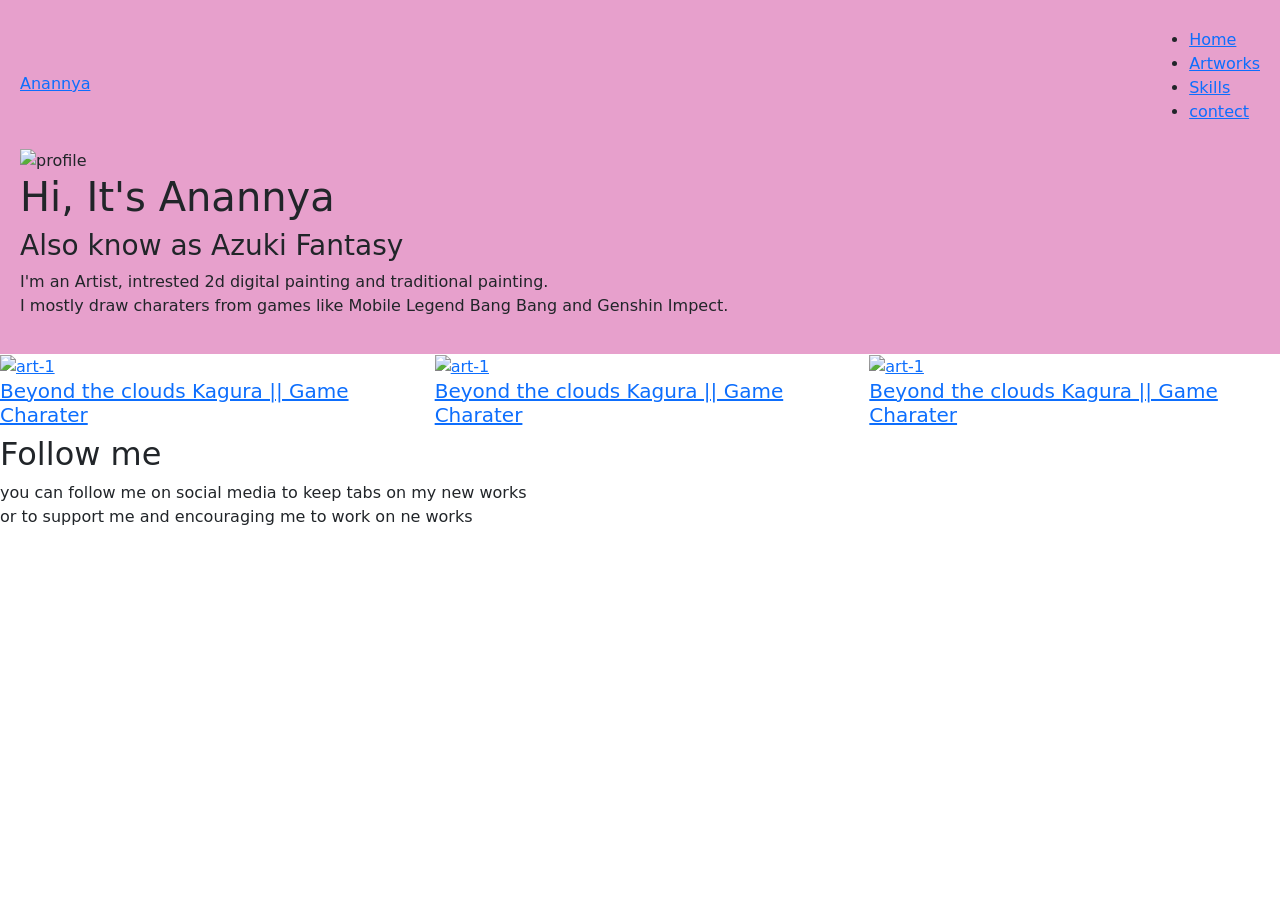
==== index.html @ a6e5f3b3 "initial commit" ====
<!DOCTYPE html>
<html lang="en">
<head>
    <meta charset="UTF-8">
    <meta name="viewport" content="width=device-width, initial-scale=1.0">
    <title>Home</title>
    <link href="https://cdn.jsdelivr.net/npm/bootstrap@5.3.8/dist/css/bootstrap.min.css" rel="stylesheet" integrity="sha384-sRIl4kxILFvY47J16cr9ZwB07vP4J8+LH7qKQnuqkuIAvNWLzeN8tE5YBujZqJLB" crossorigin="anonymous">
    <link rel="stylesheet" href="style.css">
</head>
<body>
    <header>
        <div class="home-section-1">
        <!-- navbar -->
            <div class="navbar">
                <div class="logo"><a href="index.html">Anannya</a></div>
                <ul class="links">
                    <li><a href="index.html" class="active">Home</a></li>
                    <li><a href="artworks.html">Artworks</a></li>
                    <li><a href="skills.html" >Skills</a></li>
                    <li><a href="contect.html">contect</a></li>
                </ul>
            </div>
            <!-- Home section starts -->
        
            <div class="profile">
                <img src="" alt="profile">
            </div>
            <div>
                <h1 class="text-1">Hi, It's Anannya</h1>
                <h3 class="text-2">Also know as Azuki Fantasy</h3>
                <p class="text">I'm an Artist, intrested 2d digital painting and traditional painting.
                <br> I mostly draw charaters from games like Mobile Legend Bang Bang and Genshin Impect.
                </p>
            </div>
        </div>
    </header>



        <!-- Arts works showcase -->
    <div>
        <div class="row">
            <!-- single artshow -->
            <div class="col-lg-4 col-md-6">
                <div class="artshow-img">
                    <a href="artwork1.html">
                       <img src="" alt="art-1">
                    </a>
                </div>
                <div class="artshow-title">
                    <a href="artwork1.html"><h5 class="art-title">Beyond the clouds Kagura || Game Charater</h5></a>
                </div>
            </div>
             <!-- single artshow -->
            <div class="col-lg-4 col-md-6">
                <div class="artshow-img">
                    <a href="artwork1.html">
                       <img src="" alt="art-1">
                    </a>
                </div>
                <div class="artshow-title">
                    <a href="artwork1.html"><h5 class="art-title">Beyond the clouds Kagura || Game Charater</h5></a>
                </div>
            </div>
             <!-- single artshow -->
            <div class="col-lg-4 col-md-6">
                <div class="artshow-img">
                    <a href="artwork1.html">
                       <img src="" alt="art-1">
                    </a>
                </div>
                <div class="artshow-title">
                    <a href="artwork1.html"><h5 class="art-title">Beyond the clouds Kagura || Game Charater</h5></a>
                </div>
            </div>

        </div>
    </div>
    <footer>
        <div class="footer">
            <h2>Follow me</h2>
            <p>you can follow me on social media to keep tabs on my new works
                <br> or to support me and encouraging me to work on ne works
            </p>

        </div>
    </footer>
</body>
</html>
---- style.css ----
*{
    margin: 0;
    padding: 0;
}

.navbar{
    border: 1rem
    border-color: black;
    border-width: 1rem;
   
    
}

.home-section-1{
    padding: 20px;
    background-color: #e7a0cc ;
}
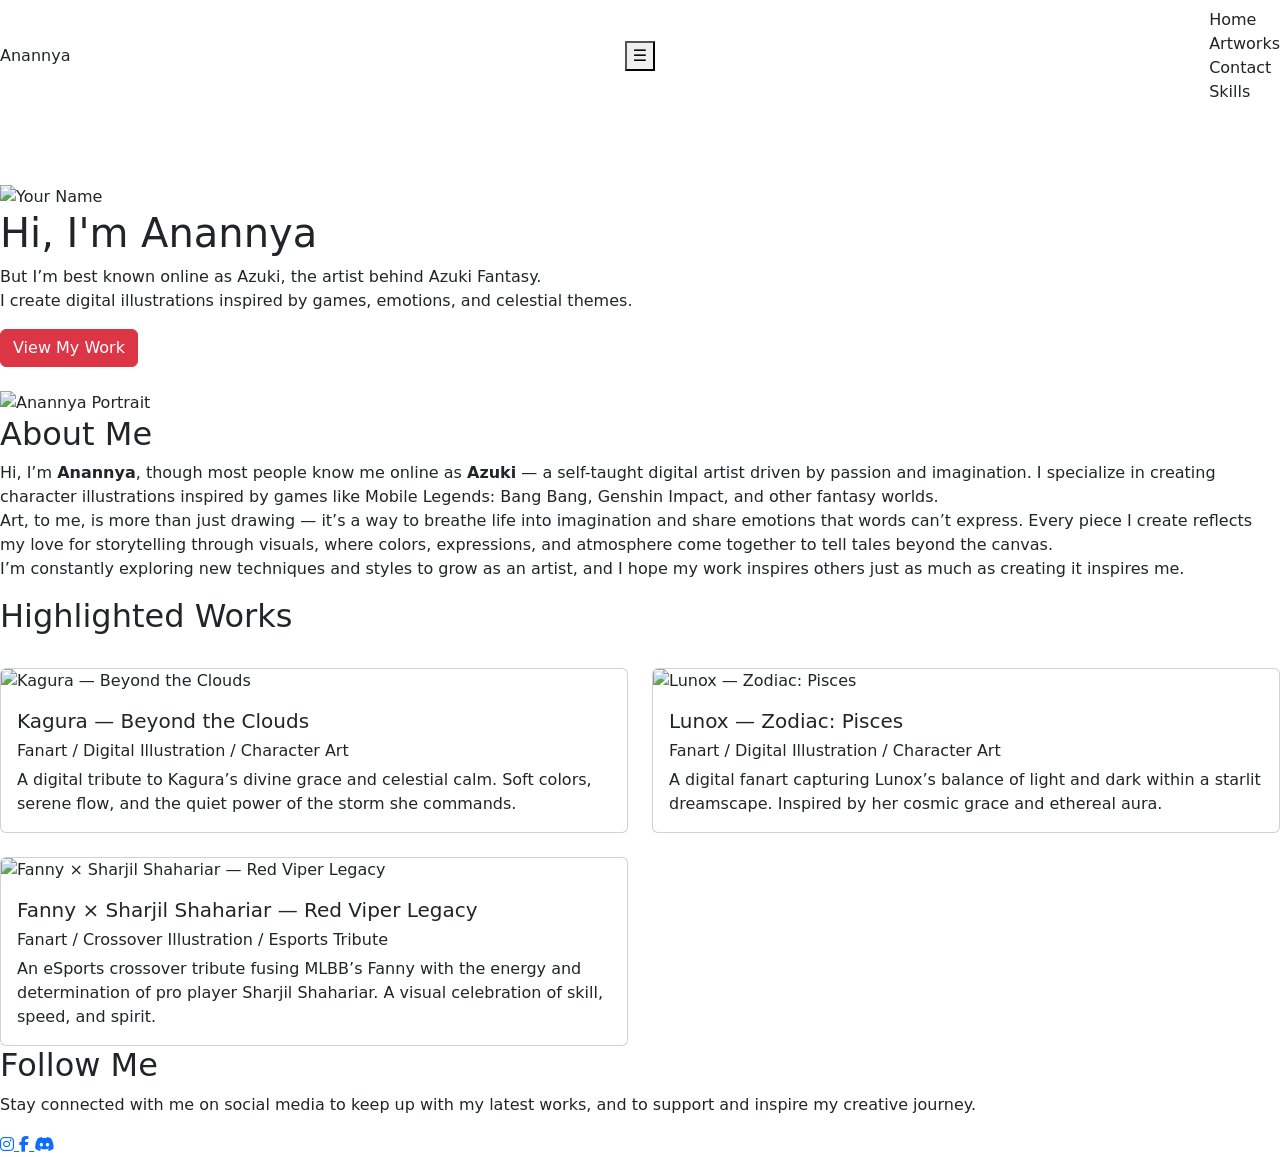
==== commit 7fc736d1: "Update index.html" ====
--- a/index.html
+++ b/index.html
@@ -3,87 +3,148 @@
 <head>
     <meta charset="UTF-8">
     <meta name="viewport" content="width=device-width, initial-scale=1.0">
-    <title>Home</title>
+    <title>Anannya-Protfolio-Home</title>
+    <!-- Font Awesome CDN -->
+    <link rel="stylesheet" href="https://cdnjs.cloudflare.com/ajax/libs/font-awesome/6.5.0/css/all.min.css" integrity="sha512-eZOKG6q5tYzD6MvZX1kfnZp4zZ5h2V/3FCPgqEwhtZ0Jv6qHENF/l5sZc6Dx9u1juMqzftcD9H9gibG28i/nlA==" crossorigin="anonymous" referrerpolicy="no-referrer" />
+
+    <link rel="stylesheet" href="https://cdnjs.cloudflare.com/ajax/libs/font-awesome/6.5.0/css/all.min.css">
+
     <link href="https://cdn.jsdelivr.net/npm/bootstrap@5.3.8/dist/css/bootstrap.min.css" rel="stylesheet" integrity="sha384-sRIl4kxILFvY47J16cr9ZwB07vP4J8+LH7qKQnuqkuIAvNWLzeN8tE5YBujZqJLB" crossorigin="anonymous">
-    <link rel="stylesheet" href="style.css">
+    <link rel="stylesheet" href="css/style.css">
+    
 </head>
+
 <body>
-    <header>
-        <div class="home-section-1">
-        <!-- navbar -->
-            <div class="navbar">
-                <div class="logo"><a href="index.html">Anannya</a></div>
-                <ul class="links">
-                    <li><a href="index.html" class="active">Home</a></li>
-                    <li><a href="artworks.html">Artworks</a></li>
-                    <li><a href="skills.html" >Skills</a></li>
-                    <li><a href="contect.html">contect</a></li>
-                </ul>
+    <header class="hero">
+        <nav class="navbar">
+            <div class="brand">Anannya</div>
+            <button class="nav-toggle" aria-label="Toggle navigation" onclick="toggleNav()">☰</button>
+            <div class="nav-links" id="navLinks">
+                <a href="index.html" class="nav-link active">Home</a>
+                <a href="artworks.html" class="nav-link">Artworks</a>
+                <a href="contectr.html" class="nav-link">Contact</a>
+                <a href="skills.html" class="nav-link">Skills</a>
             </div>
-            <!-- Home section starts -->
-        
-            <div class="profile">
-                <img src="" alt="profile">
-            </div>
-            <div>
-                <h1 class="text-1">Hi, It's Anannya</h1>
-                <h3 class="text-2">Also know as Azuki Fantasy</h3>
-                <p class="text">I'm an Artist, intrested 2d digital painting and traditional painting.
-                <br> I mostly draw charaters from games like Mobile Legend Bang Bang and Genshin Impect.
-                </p>
+        </nav>
+
+
+        <div class="hero-content portfolio">
+            <div class="portfolio-container">
+                <div class="portfolio-image">
+                    <br>
+                    <br>
+                    <br>
+                    <img src="img/profile/Profile picture.jpg" alt="Your Name">
+                </div>
+                <div class="portfolio-text">
+                    <h1>Hi, I'm Anannya</h1>
+                    <p>
+                        But I’m best known online as Azuki, the artist behind Azuki Fantasy.
+                        <br>I create digital illustrations inspired by games, emotions, and celestial themes.
+                    </p>
+                    <a class="btn btn-danger" href="artworks.html">View My Work</a>
+                    
+                </div>
+                <br>
             </div>
         </div>
+
+
     </header>
 
 
+    <main>
+
+        <section class="about-me">
+            <div class="about-container">
+                <div class="about-image">
+                    <img src="img/profile/pp2.jpg" alt="Anannya Portrait">
+                </div>
+                <div class="about-text">
+                    <h2 class="highlight">About Me</h2>
+                    <p>
+                       Hi, I’m <strong>Anannya</strong>, though most people know me online as <strong>Azuki</strong> — a self-taught digital artist driven by passion and imagination. I specialize in creating character illustrations inspired by games like Mobile Legends: Bang Bang, Genshin Impact, and other fantasy worlds.
+<br>
+                        Art, to me, is more than just drawing — it’s a way to breathe life into imagination and share emotions that words can’t express. Every piece I create reflects my love for storytelling through visuals, where colors, expressions, and atmosphere come together to tell tales beyond the canvas.
+<br>
+                        I’m constantly exploring new techniques and styles to grow as an artist, and I hope my work inspires others just as much as creating it inspires me.
+                    </p>
+                </div>
+            </div>
+        </section>
+
+
+        <h2 class="highlight">Highlighted Works</h2>
+        <br>
+        
 
         <!-- Arts works showcase -->
-    <div>
-        <div class="row">
-            <!-- single artshow -->
-            <div class="col-lg-4 col-md-6">
-                <div class="artshow-img">
-                    <a href="artwork1.html">
-                       <img src="" alt="art-1">
-                    </a>
+        <div class="art-section">
+
+            <div class="row row-cols-1 row-cols-md-2 g-4">
+                <div class="col">
+                    <div class="card">
+                    <img src="img/art1.jpg" class="card-img-top" alt="Kagura — Beyond the Clouds">
+                    <div class="card-body">
+                        <h5 class="card-title">Kagura — Beyond the Clouds</h5>
+                        <h6 class="catagory">Fanart / Digital Illustration / Character Art</h6>
+                        <p class="card-text">A digital tribute to Kagura’s divine grace and celestial calm. Soft colors, serene flow, and the quiet power of the storm she commands.</p>
+                    </div>
+                    </div>
                 </div>
-                <div class="artshow-title">
-                    <a href="artwork1.html"><h5 class="art-title">Beyond the clouds Kagura || Game Charater</h5></a>
+                <div class="col">
+                    <div class="card">
+                    <img src="img/art7.jpg" class="card-img-top" alt="Lunox — Zodiac: Pisces">
+                    <div class="card-body">
+                        <h5 class="card-title">Lunox — Zodiac: Pisces</h5>
+                        <h6 class="catagory">Fanart / Digital Illustration / Character Art</h6>
+                        <p class="card-text">A digital fanart capturing Lunox’s balance of light and dark within a starlit dreamscape. Inspired by her cosmic grace and ethereal aura.</p>
+                    </div>
+                    </div>
                 </div>
+                <div class="col">
+                    <div class="card">
+                    <img src="img/art11.jpg" class="card-img-top" alt="Fanny × Sharjil Shahariar — Red Viper Legacy">
+                    <div class="card-body">
+                        <h5 class="card-title">Fanny × Sharjil Shahariar — Red Viper Legacy</h5>
+                        <h6 class="catagory">Fanart / Crossover Illustration / Esports Tribute</h6>
+                        <p class="card-text">An eSports crossover tribute fusing MLBB’s Fanny with the energy and determination of pro player Sharjil Shahariar. A visual celebration of skill, speed, and spirit.</p>
+                    </div>
+                    </div>
+                </div>
+                
             </div>
-             <!-- single artshow -->
-            <div class="col-lg-4 col-md-6">
-                <div class="artshow-img">
-                    <a href="artwork1.html">
-                       <img src="" alt="art-1">
-                    </a>
-                </div>
-                <div class="artshow-title">
-                    <a href="artwork1.html"><h5 class="art-title">Beyond the clouds Kagura || Game Charater</h5></a>
-                </div>
-            </div>
-             <!-- single artshow -->
-            <div class="col-lg-4 col-md-6">
-                <div class="artshow-img">
-                    <a href="artwork1.html">
-                       <img src="" alt="art-1">
-                    </a>
-                </div>
-                <div class="artshow-title">
-                    <a href="artwork1.html"><h5 class="art-title">Beyond the clouds Kagura || Game Charater</h5></a>
-                </div>
-            </div>
+            
+        </div>
+    </main>
 
-        </div>
-    </div>
+    <!-- footer section start -->
     <footer>
         <div class="footer">
-            <h2>Follow me</h2>
-            <p>you can follow me on social media to keep tabs on my new works
-                <br> or to support me and encouraging me to work on ne works
+            <h2>Follow Me</h2>
+            <p>
+            Stay connected with me on social media to keep up with my latest works,  
+            and to support and inspire my creative journey.
             </p>
+            <div class="social-links">
+                <a href="https://www.instagram.com/azukifantasy/" target="_blank" class="social-icon">
+                    <i class="fab fa-instagram"></i>
+                </a>
+                <a href="https://web.facebook.com/azukifantasy" target="_blank" class="social-icon">
+                    <i class="fab fa-facebook-f"></i>
+                </a>
+                <a href="https://discord.gg/UzwzQnHDA" target="_blank" class="social-icon">
+                    <i class="fab fa-discord"></i>
+                </a>
+                
 
+            </div>
+            
         </div>
     </footer>
+
+
+
+    <script src="js/script.js"></script>
 </body>
-</html>+</html>
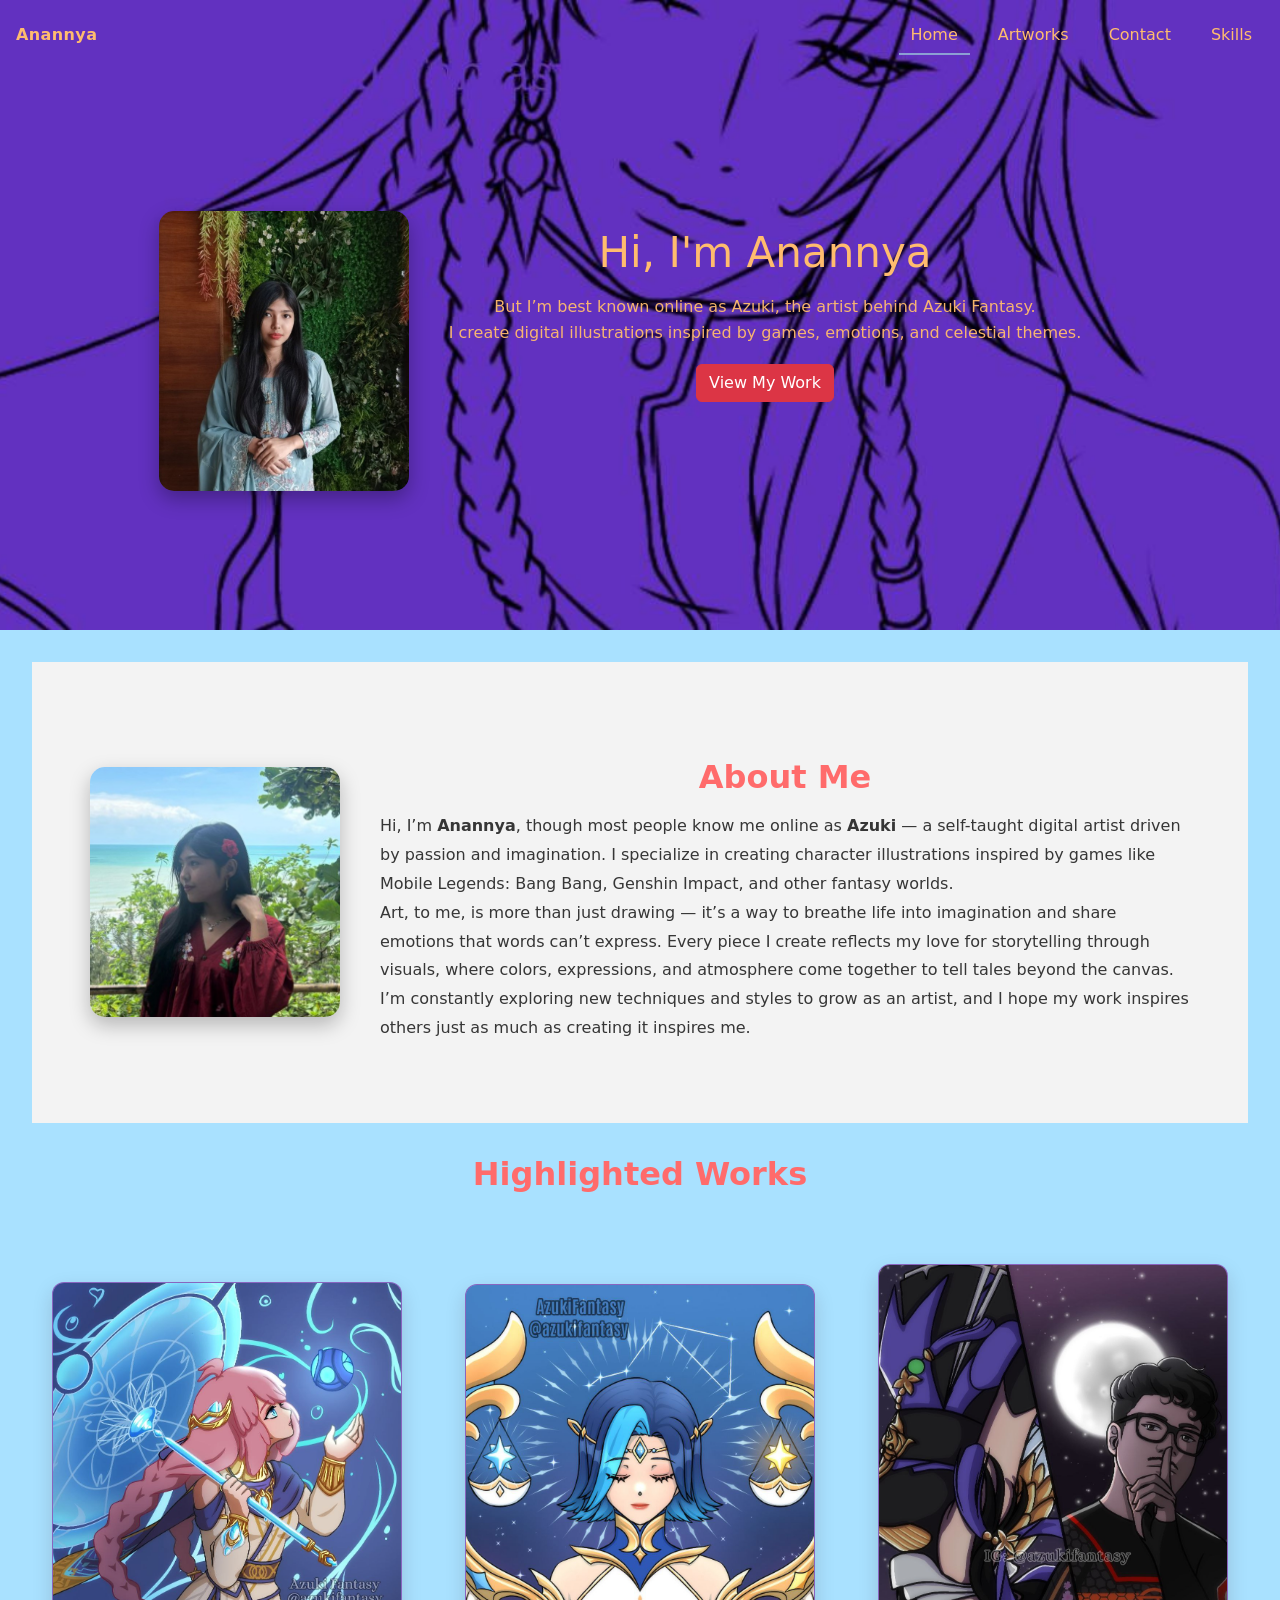
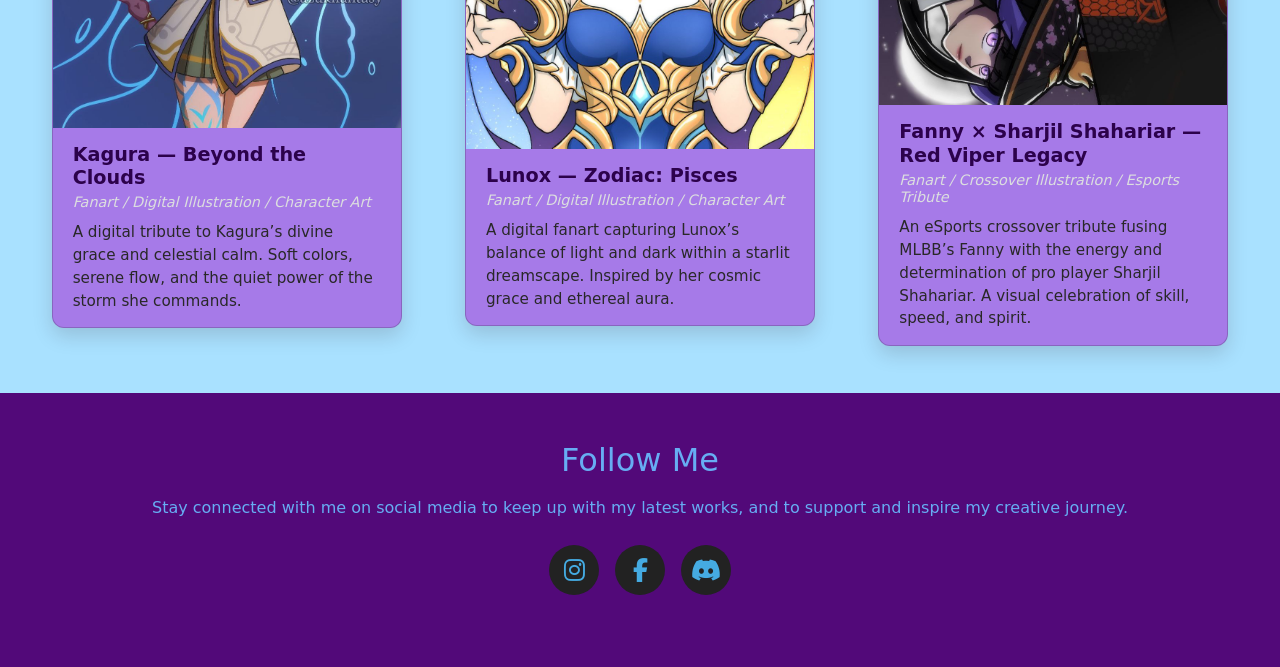
==== commit acea7bcb: "Update index.html" ====
--- a/index.html
+++ b/index.html
@@ -81,7 +81,7 @@
         <!-- Arts works showcase -->
         <div class="art-section">
 
-            <div class="row row-cols-1 row-cols-md-2 g-4">
+            <div class="row row-cols-1 row-cols-md-2 row-cols-lg-3 g-4">
                 <div class="col">
                     <div class="card">
                     <img src="img/art1.jpg" class="card-img-top" alt="Kagura — Beyond the Clouds">
--- a/css/style.css
+++ b/css/style.css
@@ -0,0 +1,499 @@
+
+:root{
+--accent: #b26262;
+--bg-overlay: rgba(0,0,0,0.35);
+--nav-height: 70px;
+}
+*{box-sizing:border-box}
+body,html{margin:0;padding:0;font-family:system-ui,-apple-system,Segoe UI,Roboto,'Noto Sans',sans-serif}
+
+
+/* Navbar */
+.navbar{
+height:var(--nav-height);
+display:flex;
+align-items:center;
+justify-content:space-between;
+padding:0 1rem;
+position:absolute; /* Card Container */
+top:0;left:0;right:0;
+z-index:20;
+
+}
+
+.about-me {
+  background-color: #f3f3f3;
+  color: #222;
+  padding: 4rem 1rem;
+}
+
+.about-container {
+  display: flex;
+  align-items: center;
+  justify-content: center;
+  flex-wrap: wrap;
+  gap: 2.5rem;
+  max-width: 1100px;
+  margin: 0 auto;
+}
+
+.about-image img {
+  width: 250px;
+  height: auto;
+  border-radius: 15px;
+  box-shadow: 0 8px 20px rgba(0,0,0,0.25);
+}
+
+.about-text {
+  flex: 1;
+  min-width: 280px;
+}
+
+.about-text .highlight {
+  color: #ff6b6b;
+  font-weight: 700;
+  margin-bottom: 1rem;
+}
+
+.about-text p {
+  font-size: 1rem;
+  line-height: 1.8;
+  opacity: 0.9;
+}
+
+/* Responsive design for small screens */
+@media (max-width: 768px) {
+  .about-container {
+    flex-direction: column;
+    text-align: center;
+  }
+
+  .about-image img {
+    width: 180px;
+  }
+}
+
+
+.col {
+    padding: 15px;
+    display: flex;
+    justify-content: center; /* Center cards in column */
+}
+
+/* Responsive */
+@media (max-width: 768px) {
+    .card {
+        max-width: 100%;
+    }
+}
+
+.navbar .brand{font-weight:700;letter-spacing:0.4px}
+.nav-links{display:flex;gap:1rem;align-items:center}
+.nav-links a{color:#ffbc6e;text-decoration:none;padding:0.5rem 0.75rem;border-radius:6px}
+.nav-links a:hover{background:rgba(255,255,255,0.08)}
+.btn-primary{background:var(--accent);color:white;padding:0.5rem 0.8rem;border-radius:8px;text-decoration:none}
+
+
+/* mobile toggle */
+.nav-toggle{display:none;
+    background:transparent;
+    border:0;
+    color:#ffbc6e;
+    font-size:1.3rem}
+
+.nav-link {
+  position: relative;
+  color: rgb(56, 4, 4);                 /* normal link color */
+  text-decoration: none;
+  padding: 0.5rem 0.75rem;
+  transition: color 0.3s ease;
+}
+
+.nav-link::after {
+  content: '';                  /* empty content for the line */
+  position: absolute;
+  left: 0;
+  bottom: 0;
+  width: 0%;                    /* hidden by default */
+  height: 2px;                  /* thickness of the line */
+  background-color: #8c9fd4;    /* accent color for the line */
+  transition: width 0.3s ease;
+}
+
+.nav-link:hover::after {
+  width: 100%;                  /* show underline on hover */
+}
+
+.nav-link.active::after {
+  width: 100%;                  /* always show underline for active page */
+}
+
+header.hero {
+ 
+  background-image: url('../img/artwork-bg-1.jpg');
+  background-size: cover;
+  background-position: center;
+  color: #ffbc6e;
+  padding: 3rem 1rem;
+  position: relative;
+}
+header.hero-artwork {
+  
+  background-image: url('../img/artwork-bg-1.jpg');
+  background-size: cover;
+  background-position: center;
+  color: #ffbc6e;
+  padding: 3rem 1rem;
+  position: relative;
+}
+
+
+/* Hero / cover area */
+.hero{
+/* big enough for a cover photo */
+height:70vh; /* change to 60vh - 80vh depending on taste */
+min-height:420px; /* ensures it's big on small screens */
+display:flex;
+align-items:center;
+justify-content:center;
+position:relative;
+color:rgb(129, 84, 84);
+overflow:hidden;
+}
+
+
+
+.hero-content{position:relative;z-index:2;text-align:center;padding:0 1rem;max-width:1100px}
+.hero h1{font-size:clamp(28px,6vw,56px);margin:0 0 0.5rem}
+.hero p{margin:0 0 1.2rem;font-size:clamp(14px,2.2vw,20px);opacity:0.95}
+
+
+.hero .cta{display:inline-flex;gap:0.6rem;flex-wrap:wrap;justify-content:center}
+
+
+/* responsive */
+@media (max-width:900px){
+.nav-links{display:none;position:absolute;top:var(--nav-height);right:1rem;background:rgba(0,0,0,0.6);padding:0.6rem;border-radius:8px;flex-direction:column;min-width:160px}
+.nav-links.show{display:flex}
+.nav-toggle{display:block}
+}
+
+
+/* small aesthetic footer under hero for page flow */
+main{background:#a9e1ff;padding:2rem}
+
+.art-section .card {
+  max-width: 350px;   /* keeps card compact */
+  margin: auto;
+}
+
+.art-section .card-img-top {
+  width: 100%;        /* fills card width */
+  height: auto;       /* natural height, no cropping */
+}
+
+.highlight {
+  text-align: center;      /* centers text horizontally */
+  font-size: 2rem;         /* size of heading */
+  color: #ff6b6b;          /* accent color */
+  margin: 2rem 0;          /* spacing above and below */
+  font-weight: bold;        /* makes the text bold */
+}
+
+
+.hero-content.portfolio {
+  padding: 4rem 2rem;             /* some spacing around */
+  max-width: 1100px;              /* keep content centered */
+  margin: 0 auto;
+}
+
+.portfolio-container {
+  display: flex;
+  align-items: center;            /* vertically center image & text */
+  gap: 2.5rem;                    /* space between image and text */
+  flex-wrap: wrap;                /* responsive on small screens */
+}
+
+.portfolio-image img {
+  width: 250px;                   /* adjust size */
+  height: auto;                   /* maintain aspect ratio */
+  border-radius: 15px;            /* optional rounded corners */
+  box-shadow: 0 8px 20px rgba(0,0,0,0.3); /* subtle shadow */
+}
+
+.portfolio-text {
+  flex: 1;                        /* take remaining space */
+}
+.artwork-portfolio-text {
+  flex: 1;                        /* take remaining space */
+}
+
+
+.portfolio-text h1 {
+  font-size: clamp(28px, 4vw, 42px);
+  margin-bottom: 1rem;
+}
+
+.portfolio-text p {
+  font-size: 1rem;
+  line-height: 1.6;
+  margin-bottom: 1.2rem;
+}
+
+/* Responsive: stack image on top on small screens */
+@media (max-width: 768px) {
+  .portfolio-container {
+    flex-direction: column;
+    text-align: center;
+  }
+
+  .portfolio-image img {
+    width: 180px;                 /* smaller on mobile */
+    margin-bottom: 1rem;
+  }
+
+  .portfolio-text {
+    flex: unset;
+  }
+}
+
+footer {
+  background-color: #520979;
+  color: rgb(103, 173, 243);
+  padding: 3rem 1rem;
+  text-align: center;
+}
+
+footer h2 {
+  font-size: 2rem;
+  margin-bottom: 1rem;
+}
+
+footer p {
+  font-size: 1rem;
+  line-height: 1.6;
+  margin-bottom: 1.5rem;
+}
+
+.social-links {
+  display: flex;
+  justify-content: center;
+  gap: 1rem;
+  flex-wrap: wrap;
+  margin-bottom: 1.5rem;
+}
+
+.social-icon {
+  display: inline-flex;
+  align-items: center;
+  justify-content: center;
+  width: 50px;
+  height: 50px;
+  background-color: #222;
+  color: rgb(69, 171, 226);
+  border-radius: 50%;
+  font-size: 1.5rem;
+  transition: all 0.3s ease;
+  text-decoration: none;   /* removes underline */
+}
+
+
+.social-icon:hover {
+  background-color: #301269;  /* accent color on hover */
+  transform: scale(1.1);
+}
+
+footer .copyright {
+  font-size: 0.9rem;
+  opacity: 0.7;
+}
+
+/* Card Container */
+.col {
+    padding: 15px;
+    display: flex;
+    justify-content: center; /* Center cards in column */
+}
+
+/* Card Styles */
+.card {
+    background-color: #a67ae8; /* white card background */
+    border-radius: 12px; /* rounded corners */
+    box-shadow: 0 8px 20px rgba(36, 1, 1, 0.15); /* subtle shadow */
+    overflow: hidden; /* for rounded corners with image */
+    transition: transform 0.3s, box-shadow 0.3s; /* smooth hover effect */
+    max-width: 300px; /* optional, adjust as needed */
+    display: flex;
+    flex-direction: column;
+}
+
+/* Card Hover Effect */
+.card:hover {
+    transform: translateY(-8px);
+    box-shadow: 0 16px 30px rgb(255, 1, 153);
+}
+
+/* Card Image */
+.card-img-top {
+    width: 100%;
+    height: auto;
+    object-fit: cover;
+    display: block;
+}
+
+/* Card Body */
+.card-body {
+    padding: 15px 20px;
+}
+
+/* Card Title */
+.card-title {
+    font-size: 1.2rem;
+    font-weight: 600;
+    margin-bottom: 5px;
+    color: #2c024b;
+}
+
+/* Category / Subtitle */
+.catagory {
+    font-size: 0.9rem;
+    color: #dcdedf;
+    margin-bottom: 10px;
+    font-style: italic;
+}
+
+/* Card Text */
+.card-text {
+    font-size: 0.95rem;
+    color: #292828;
+    line-height: 1.5;
+}
+
+/* Responsive */
+@media (max-width: 768px) {
+    .card {
+        max-width: 100%;
+    }
+}
+
+.contact-section {
+  padding: 4rem 1rem;
+  background: #f5f5f5;
+}
+
+.contact-container {
+  display: flex;
+  gap: 3rem;
+  flex-wrap: wrap;
+  justify-content: center;
+  align-items: flex-start;
+  max-width: 1100px;
+  margin: 0 auto;
+}
+
+.contact-form {
+  flex: 1;
+  min-width: 300px;
+}
+
+.contact-form input,
+.contact-form textarea {
+  width: 100%;
+  padding: 0.75rem 1rem;
+  border-radius: 8px;
+  border: 1px solid #ccc;
+  margin-bottom: 1rem;
+  font-family: inherit;
+}
+
+.contact-form button {
+  background-color: var(--accent);
+  color: white;
+  padding: 0.7rem 1.5rem;
+  border: none;
+  border-radius: 8px;
+  cursor: pointer;
+  transition: 0.3s;
+}
+
+.contact-form button:hover {
+  background-color: #ff6b6b;
+  transform: scale(1.05);
+}
+
+.contact-info {
+  flex: 1;
+  min-width: 250px;
+  color: #333;
+}
+
+.contact-info h3 {
+  margin-bottom: 1rem;
+}
+
+.contact-info p {
+  margin-bottom: 0.8rem;
+  font-size: 1rem;
+}
+
+.contact-info i {
+  margin-right: 0.6rem;
+  color: var(--accent);
+}
+
+.contact-info .social-links {
+  margin-top: 1rem;
+}
+
+.skills-section {
+  max-width: 900px;
+  margin: 3rem auto;
+  padding: 2rem;
+  text-align: left;
+}
+
+.skills-section h2 {
+  text-align: center;
+  font-weight: bold;
+  margin-bottom: 2rem;
+}
+
+.skill-category {
+  margin-bottom: 2.5rem;
+}
+
+.skill-category h3 {
+  color: #471e7d;
+  margin-bottom: 1rem;
+  font-weight: 600;
+}
+
+.skill {
+  margin-bottom: 0.8rem;
+}
+
+.skill span {
+  display: block;
+  font-weight: 500;
+  margin-bottom: 0.3rem;
+}
+
+.progress {
+  background-color: #056579;
+  border-radius: 8px;
+  height: 12px;
+  overflow: hidden;
+}
+
+.progress-bar {
+  background-color: #8343dc;
+  height: 100%;
+  border-radius: 8px;
+  text-align: right;
+  padding-right: 5px;
+  color: rgb(224, 215, 215);
+  font-size: 0.8rem;
+  line-height: 12px;
+  transition: width 0.5s ease;
+}
+
